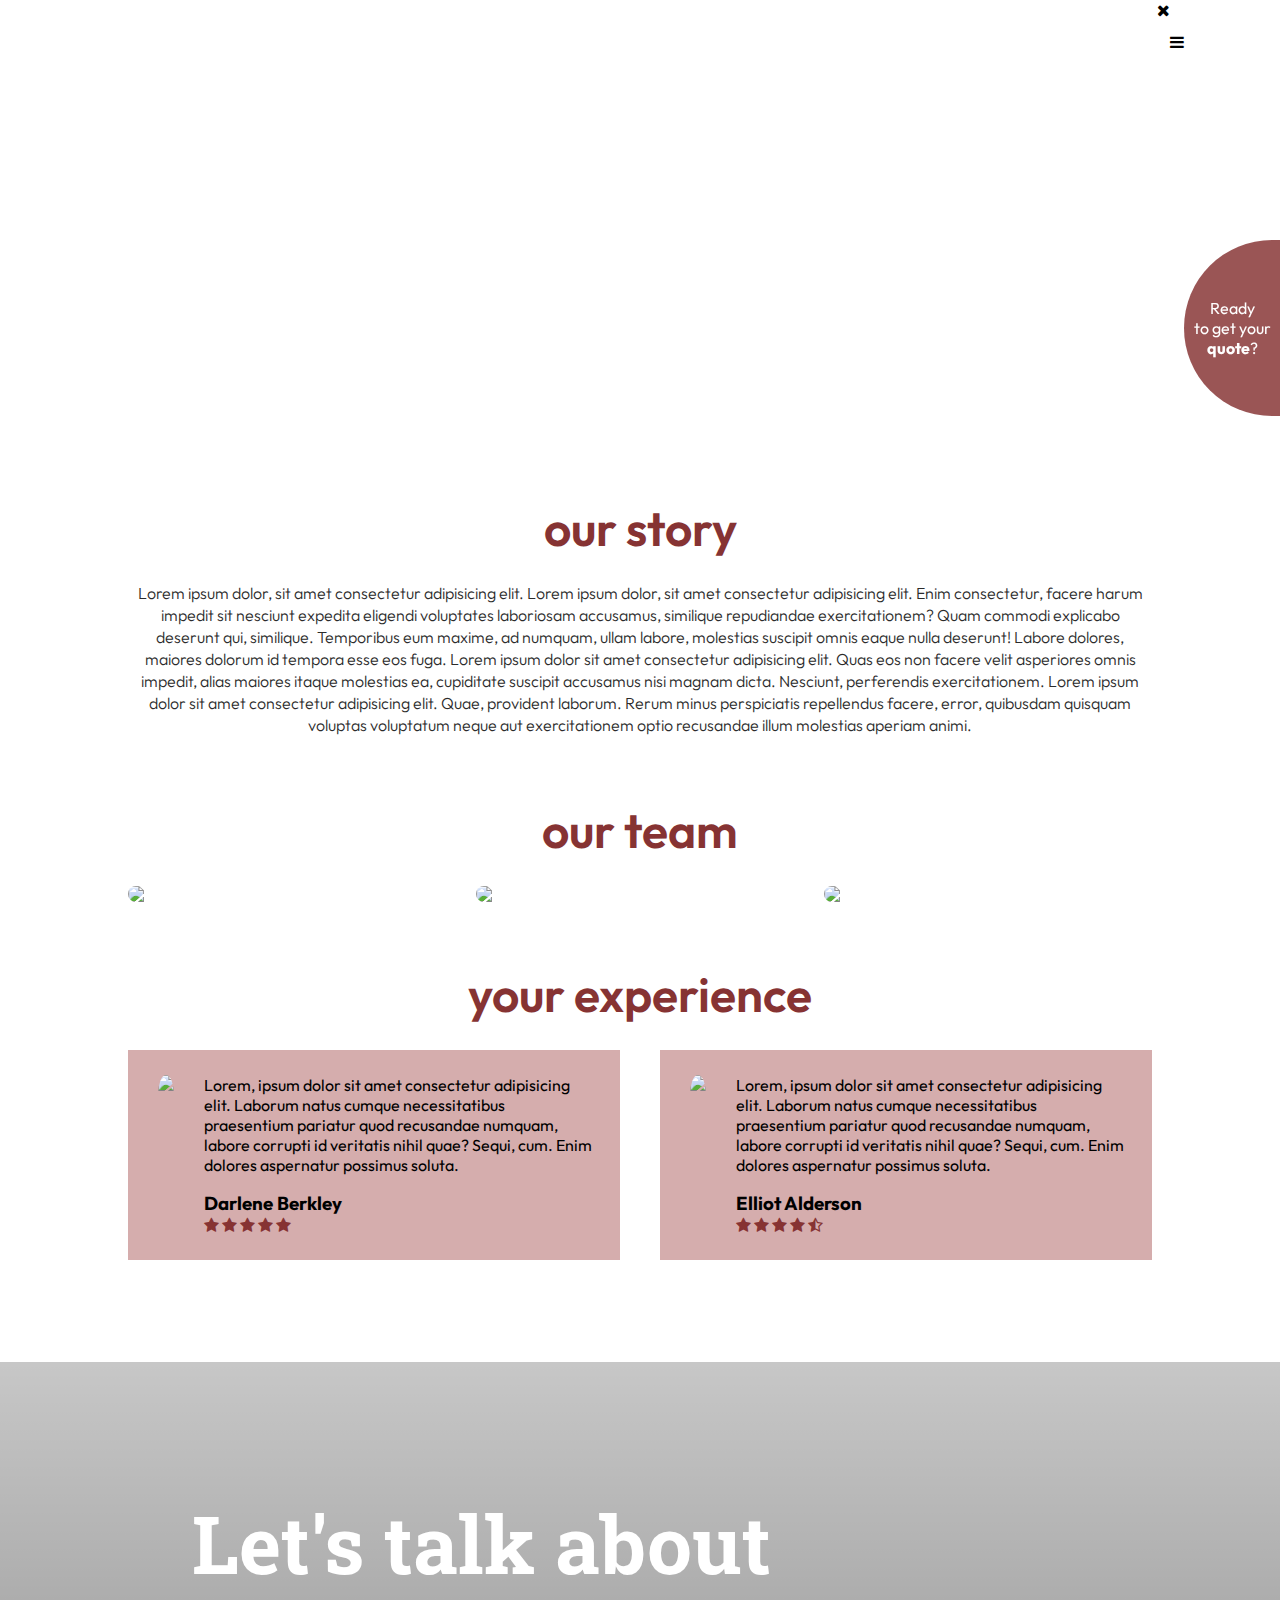
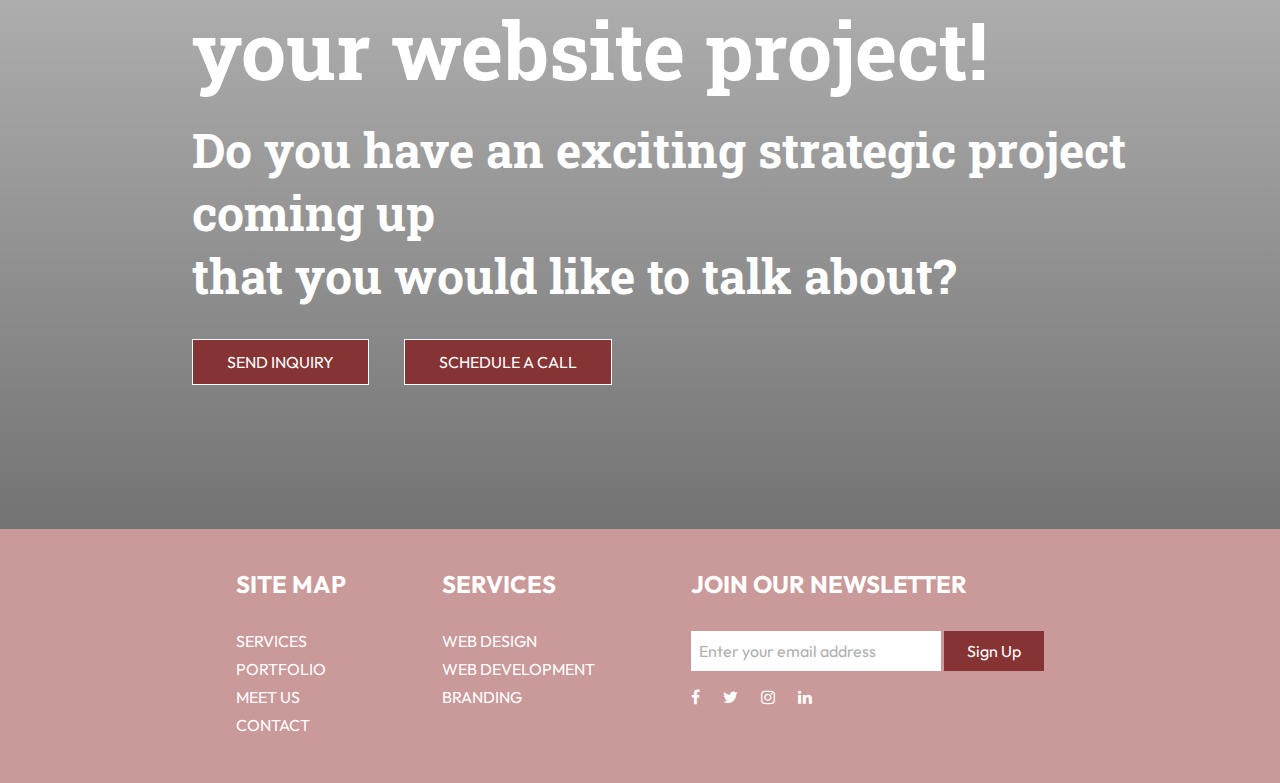
==== MeetUsPage/meetus.html @ 83a0358b "additional images for meet us subpage and meet us html and css" ====
<!DOCTYPE html>
<html lang="en">
  <head>
    <meta charset="UTF-8" />
    <meta http-equiv="X-UA-Compatible" content="IE=edge" />
    <meta name="viewport" content="width=device-width, initial-scale=1.0" />

    <!-- Stylesheets 
    <link rel="stylesheet" href="homePage-header.css" />
    <link rel="stylesheet" href="homePage-main.css" />
    <link rel="stylesheet" href="homePage-footer.css" />-->
    <link rel="stylesheet" href="meetus.css" />
    <!-- <link rel="stylesheet" href="index.html" /> -->

    <link
      href="https://fonts.googleapis.com/css2?family=Outfit:wght@400;700&display=swap"
      rel="stylesheet"
    />
    <link
      href="https://fonts.googleapis.com/css2?family=Roboto+Slab:wght@400;700&display=swap"
      rel="stylesheet"
    />
    <link
      rel="stylesheet"
      href="https://stackpath.bootstrapcdn.com/font-awesome/4.7.0/css/font-awesome.min.css"
    />

    <title>Femina Link Homepage</title>
  </head>
  <body>
    <!-- Sticky button -->
    <button class="sticky-btn">
      <a href="../SecondPage/secondPage.html">
        Ready<br />
        to get your <strong>quote</strong>?
      </a>
    </button>
    <!-- Here starts HEADER -->
    <header>
      <!-- <h1 class="header-h">Femina &ltLink&gt</h1> -->
      <nav>
        <!-- <a href="index.html"><img src="images/logo2.png"></a> -->
        <div class="nav-links" id="navLinks">
          <i class="fa fa-times" onclick="hideMenu()"></i>
          <ul>
            <li><a href="">&ltservices&gt</a></li>
            <li><a href="">&ltportfolio&gt</a></li>
            <li><a href="">&ltmeet us&gt</a></li>
            <li><a href="">&ltcontact&gt</a></li>
          </ul>
        </div>
        <i class="fa fa-bars" onclick="showMenu()"></i>
      </nav>
    </header>
    <!-- Here ends HEADER -->

    <!-- Here starts MAIN -->
    <main>
      <section class="meet-us">
        <h1 class="meet-us-h1">our story</h1>
        <p class="meet-us-p">
          Lorem ipsum dolor, sit amet consectetur adipisicing elit. Lorem ipsum
          dolor, sit amet consectetur adipisicing elit. Enim consectetur, facere
          harum impedit sit nesciunt expedita eligendi voluptates laboriosam
          accusamus, similique repudiandae exercitationem? Quam commodi
          explicabo deserunt qui, similique. Temporibus eum maxime, ad numquam,
          ullam labore, molestias suscipit omnis eaque nulla deserunt! Labore
          dolores, maiores dolorum id tempora esse eos fuga. Lorem ipsum dolor
          sit amet consectetur adipisicing elit. Quas eos non facere velit
          asperiores omnis impedit, alias maiores itaque molestias ea,
          cupiditate suscipit accusamus nisi magnam dicta. Nesciunt, perferendis
          exercitationem. Lorem ipsum dolor sit amet consectetur adipisicing
          elit. Quae, provident laborum. Rerum minus perspiciatis repellendus
          facere, error, quibusdam quisquam voluptas voluptatum neque aut
          exercitationem optio recusandae illum molestias aperiam animi.
        </p>
        <h1 class="meet-us-h1 our-team">our team</h1>
        <div class="row">
          <div class="us">
            <img src="images/pic2.jpg" />
            <div class="layer">
              <div class="layer-h-p">
                <h3>Amelia Blair</h3>
                <p>
                  Lorem ipsum dolor sit amet consectetur adipisicing elit.
                  Repellendus labore, veritatis laudantium id voluptatem,
                  consequatur fugiat explicabo eos hic quos minima expedita
                  repellat omnis ut alias voluptas, tempora voluptatum totam?
                </p>
              </div>
            </div>
          </div>
          <div class="us">
            <img src="images/pic1.jpg" />
            <div class="layer">
              <div class="layer-h-p">
                <h3>Cristina Joy</h3>
                <p>
                  Lorem ipsum dolor sit amet, consectetur adipisicing elit.
                  Rerum iure odio, ut laudantium, placeat suscipit voluptates
                  hic qui quos perspiciatis aut vel ad error minima id impedit
                  omnis quo quisquam?
                </p>
              </div>
            </div>
          </div>
          <div class="us">
            <img src="images/pic3.jpg" />
            <div class="layer">
              <div class="layer-h-p">
                <h3>Robyn Wright</h3>
                <p>
                  Lorem ipsum dolor sit amet consectetur adipisicing elit.
                  Corporis, odio! Eligendi quia aut, consequuntur voluptates
                  debitis nihil quas corrupti odit perferendis deleniti ex,
                  dolor minima pariatur saepe, possimus magni mollitia!
                </p>
              </div>
            </div>
          </div>
        </div>
        <section class="testimonials">
          <h1 class="meet-us-h1">your experience</h1>
          <div class="row">
            <div class="testimonial-col">
              <img src="images/user2.jpg" />
              <div>
                <p>
                  Lorem, ipsum dolor sit amet consectetur adipisicing elit.
                  Laborum natus cumque necessitatibus praesentium pariatur quod
                  recusandae numquam, labore corrupti id veritatis nihil quae?
                  Sequi, cum. Enim dolores aspernatur possimus soluta.
                </p>
                <h3>Darlene Berkley</h3>
                <i class="fa fa-star"></i>
                <i class="fa fa-star"></i>
                <i class="fa fa-star"></i>
                <i class="fa fa-star"></i>
                <i class="fa fa-star"></i>
              </div>
            </div>

            <div class="testimonial-col">
              <img src="images/user1.jpg" />
              <div>
                <p>
                  Lorem, ipsum dolor sit amet consectetur adipisicing elit.
                  Laborum natus cumque necessitatibus praesentium pariatur quod
                  recusandae numquam, labore corrupti id veritatis nihil quae?
                  Sequi, cum. Enim dolores aspernatur possimus soluta.
                </p>
                <h3>Elliot Alderson</h3>
                <i class="fa fa-star"></i>
                <i class="fa fa-star"></i>
                <i class="fa fa-star"></i>
                <i class="fa fa-star"></i>
                <i class="fa fa-star-half-o"></i>
              </div>
            </div>
          </div>
        </section>
      </section>
    </main>
    <!-- Here ends MAIN -->
    <!-- Here starts Let's talk about your website project -->
    <section class="inquiry">
      <h1 class="inquiry-h1">Let's talk about <br />your website project!</h1>
      <h2 class="inquiry-h2">
        Do you have an exciting strategic project coming up <br />
        that you would like to talk about?
      </h2>
      <a href="" class="hero-btn inquiry-btn">SEND INQUIRY</a>
      <a href="" class="hero-btn call-btn">SCHEDULE A CALL</a>
    </section>
    <!-- Here ends Let's talk about your website project -->

    <!-- Here starts FOOTER -->
    <footer class="footer-container">
      <section class="footer">
        <div class="footer-heading footer-1">
          <h2>SITE MAP</h2>
          <a href="#">SERVICES</a>
          <a href="#">PORTFOLIO</a>
          <a href="#">MEET US</a>
          <a href="#">CONTACT</a>
        </div>
        <div class="footer-heading footer-2">
          <h2>SERVICES</h2>
          <a href="#">WEB DESIGN</a>
          <a href="#">WEB DEVELOPMENT</a>
          <a href="#">BRANDING</a>
        </div>

        <div class="footer-email-form">
          <h2>JOIN OUR NEWSLETTER</h2>
          <input
            type="email"
            placeholder="Enter your email address"
            id="footer-email"
          />
          <input type="submit" value="Sign Up" id="footer-email-btn" />
          <div class="icons">
            <i class="fa fa-facebook" href="#"></i>
            <i class="fa fa-twitter" href="#"></i>
            <i class="fa fa-instagram" href="#"></i>
            <i class="fa fa-linkedin" href="#"></i>
          </div>
        </div>
      </section>
    </footer>
    <!-- Here ends FOOTER -->
    <!------JavaScript for Toggle Menu------>
    <script>
      var navLinks = document.getElementById("navLinks");

      function showMenu() {
        navLinks.style.right = "0";
      }
      function hideMenu() {
        navLinks.style.right = "-200px";
      }
    </script>
  </body>
</html>
---- MeetUsPage/meetus.css ----
* {
  padding: 0;
  margin: 0;
  box-sizing: border-box;
  font-family: "Outfit", sans-serif;
}
/* Here starts a sticky button */
.sticky-btn {
  /* display: block; */
  color: white;
  position: sticky;
  float: right;
  top: 0;
  background-color: #863333d5;
  width: 6rem;
  height: 11rem;
  font-size: 1rem;
  border-top-left-radius: 12rem;
  border-bottom-left-radius: 12rem;
  margin-top: 15rem;
  border: none;
  cursor: pointer;
}
.sticky-btn a {
  text-decoration: none;
  color: white;
}
.sticky-btn:hover {
  text-decoration: none;
  background-color: #863333;
  transition: 1s;
  color: #fff;
}
/* Here ends a sticky button */

/* Here starts the header with a navbar */
header {
  height: 28rem;
  margin: auto;
  max-width: 100%;
  background-image: url(images/bannerSub2.jpg);
  background-position: center;
  background-size: cover;
  text-align: left;
  /* padding: 2rem 0 0 2rem; */
}
.header-h {
  font-family: "Roboto Slab", serif;
  font-size: 2rem;
  color: #462828;
  margin-bottom: 1rem;
  padding: 0;
}
nav {
  display: flex;
  justify-content: space-between;
  align-items: center;
}
/* nav img {
    height: 75px; 
  }*/
.nav-links {
  flex: 1;
  text-align: right;
}
.nav-links ul li {
  list-style: none;
  display: inline-block;
  padding: 1rem 1.5rem;
  position: relative;
}
.nav-links ul li a {
  color: #fff;
  text-decoration: none;
  font-size: 1.5rem;
}
.nav-links ul li::after {
  content: "";
  width: 0%;
  height: 2px;
  background: #863333;
  display: block;
  margin: auto;
  transition: 0.5s;
}
.nav-links ul li:hover::after {
  width: 100%;
}
@media (max-width: 700px) {
  .text-box h1 {
    font-size: 20px;
  }
  .nav-links ul li {
    display: block;
  }
  .nav-links {
    position: absolute;
    background: #3b884e;
    height: 100vh;
    width: 200px;
    top: 0;
    right: -200px;
    text-align: left;
    z-index: 2;
    transition: 1s;
  }
  nav .fa {
    display: block;
    color: #fff;
    margin: 10px;
    font-size: 22px;
    cursor: pointer;
  }
  .nav-links ul {
    padding: 30px;
  }
}
/* .header-p {
    font-family: "Roboto Slab", serif;
    font-size: 1rem;
    color: #fff;
  }  */
/* Here ends the header*/

/* Here starts About us section/main */
h1 {
  color: #863333;
}

.meet-us-h1 {
  font-size: 3rem;
  font-weight: 600;
  padding-bottom: 1rem;
}

.meet-us-p {
  color: rgb(43, 43, 43);
  font-size: 1rem;
  font-weight: 300;
  line-height: 22px;
  padding: 0.5rem;
  padding-bottom: 2rem;
}
.our-team {
  padding-top: 2rem;
  padding-bottom: 1rem;
}
.row {
  margin-top: 1%;
  display: flex;
  justify-content: space-between;
}
.meet-us {
  width: 80%;
  margin: auto;
  text-align: center;
  padding-top: 50px;
  padding-bottom: 50px;
}
.us {
  flex-basis: 32%;
  border-radius: 10px;
  margin-bottom: 30px;
  position: relative;
  overflow: hidden;
}
.us img {
  width: 100%;
  display: block;
}
.layer {
  background: transparent;
  height: 100%;
  width: 100%;
  position: absolute;
  top: 0;
  left: 0;
  transition: 0.5s;
}
.layer:hover {
  background: #6126267e;
}

.layer .layer-h-p {
  width: 80%;
  font-weight: 500;
  color: #fff;
  font-size: 1.3rem;
  bottom: 0;
  left: 50%;
  transform: translateX(-50%);
  position: absolute;
  opacity: 0;
  transition: 0.5s;
}
.layer:hover .layer-h-p {
  bottom: 35%;
  opacity: 1;
}

/* testimonials*/
.testimonials {
  width: 100%;
  margin: auto;
  padding-top: 2rem;
  text-align: center;
}
.testimonial-col {
  flex-basis: 48%;
  margin-bottom: 5%;
  text-align: left;
  background: #ca9999cc;
  padding: 25px;
  cursor: pointer;
  display: flex;
}
.testimonial-col img {
  height: 40px;
  margin-left: 5px;
  margin-right: 30px;
  border-radius: 50%;
}
testimonial-col p {
  padding: 0;
}
.testimonial-col h3 {
  margin-top: 1rem;
  text-align: left;
}
.testimonial-col .fa {
  color: #863333;
}
@media (max-width: 700px) {
  .testimonial-col img {
    margin-left: 0px;
    margin-right: 15px;
  }
}
/* Here starts Let's talk about your website project */
.inquiry {
  margin: auto;
  width: 100%;
  background-image: linear-gradient(rgba(0, 0, 0, 0.219), rgba(0, 0, 0, 0.548)),
    url(images/inquiry.jpg);
  background-position: center;
  background-size: cover;
  text-align: left;
  padding: 8rem 0rem 8rem 12rem;
}
.inquiry h1 {
  font-family: "Roboto Slab", serif;
  font-size: 5rem;
  color: #fff;
  margin-bottom: 1rem;
  padding: 0;
}
.inquiry h2 {
  font-family: "Roboto Slab", serif;
  font-size: 3rem;
  color: #fff;
}
.hero-btn {
  display: inline-block;
  text-decoration: none;
  color: #fff;
  border: 1px solid #fff;
  padding: 12px 34px;
  position: relative;
  cursor: pointer;
  font-size: 1rem;
  margin-bottom: 1rem;
  margin-top: 2rem;
  background-color: #863333;
}
.inquiry-btn {
  margin-right: 2rem;
}
.hero-btn:hover {
  border: 1px solid #fff;
  background: #86333385;
  transition: 1s;
}
/* Here ends Let's talk about your website project */

/* Here starts footer*/
.footer-container {
  background-color: #ca9999;
}

.footer {
  bottom: 0;
  left: 0;
  right: 0;
  background: #ca9999;
  height: auto;
  width: 100%;
  padding-top: 40px;
  padding-bottom: 40px;
  color: #fff;
  display: flex;
  justify-content: center;
  flex-wrap: wrap;
  margin: 0 auto;
}

.footer-heading {
  display: flex;
  flex-direction: column;
  margin-right: 6rem;
}

.footer-heading h2 {
  margin-bottom: 2rem;
}

.footer-heading a {
  color: #fff;
  text-decoration: none;
  margin-bottom: 0.5rem;
}

.footer-heading a:hover {
  color: #863333;
  transition: 0.3s ease-out;
}

.footer-email-form h2 {
  margin-bottom: 2rem;
}
#footer-email {
  width: 250px;
  height: 40px;
  outline: none;
  border: none;
  padding-left: 0.5rem;
  font-size: 1rem;
  margin-bottom: 1rem;
}
#footer-email::placeholder {
  color: #b1b1b1;
}

#footer-email-btn {
  width: 100px;
  height: 40px;
  outline: none;
  border: none;
  background-color: #863333;
  color: #fff;
  font-size: 1rem;
}

#footer-email-btn:hover {
  cursor: pointer;
  background-color: #8633339f;
  transition: all 0.4s ease-out;
}
.icons .fa {
  color: #ffff;
  margin: 0 10px;
  cursor: pointer;
  padding: 0;
}
.fa.fa-facebook {
  margin-left: 0;
}
.icons .fa:hover {
  cursor: pointer;
  color: #863333;
  transition: all 0.4s ease-out;
}
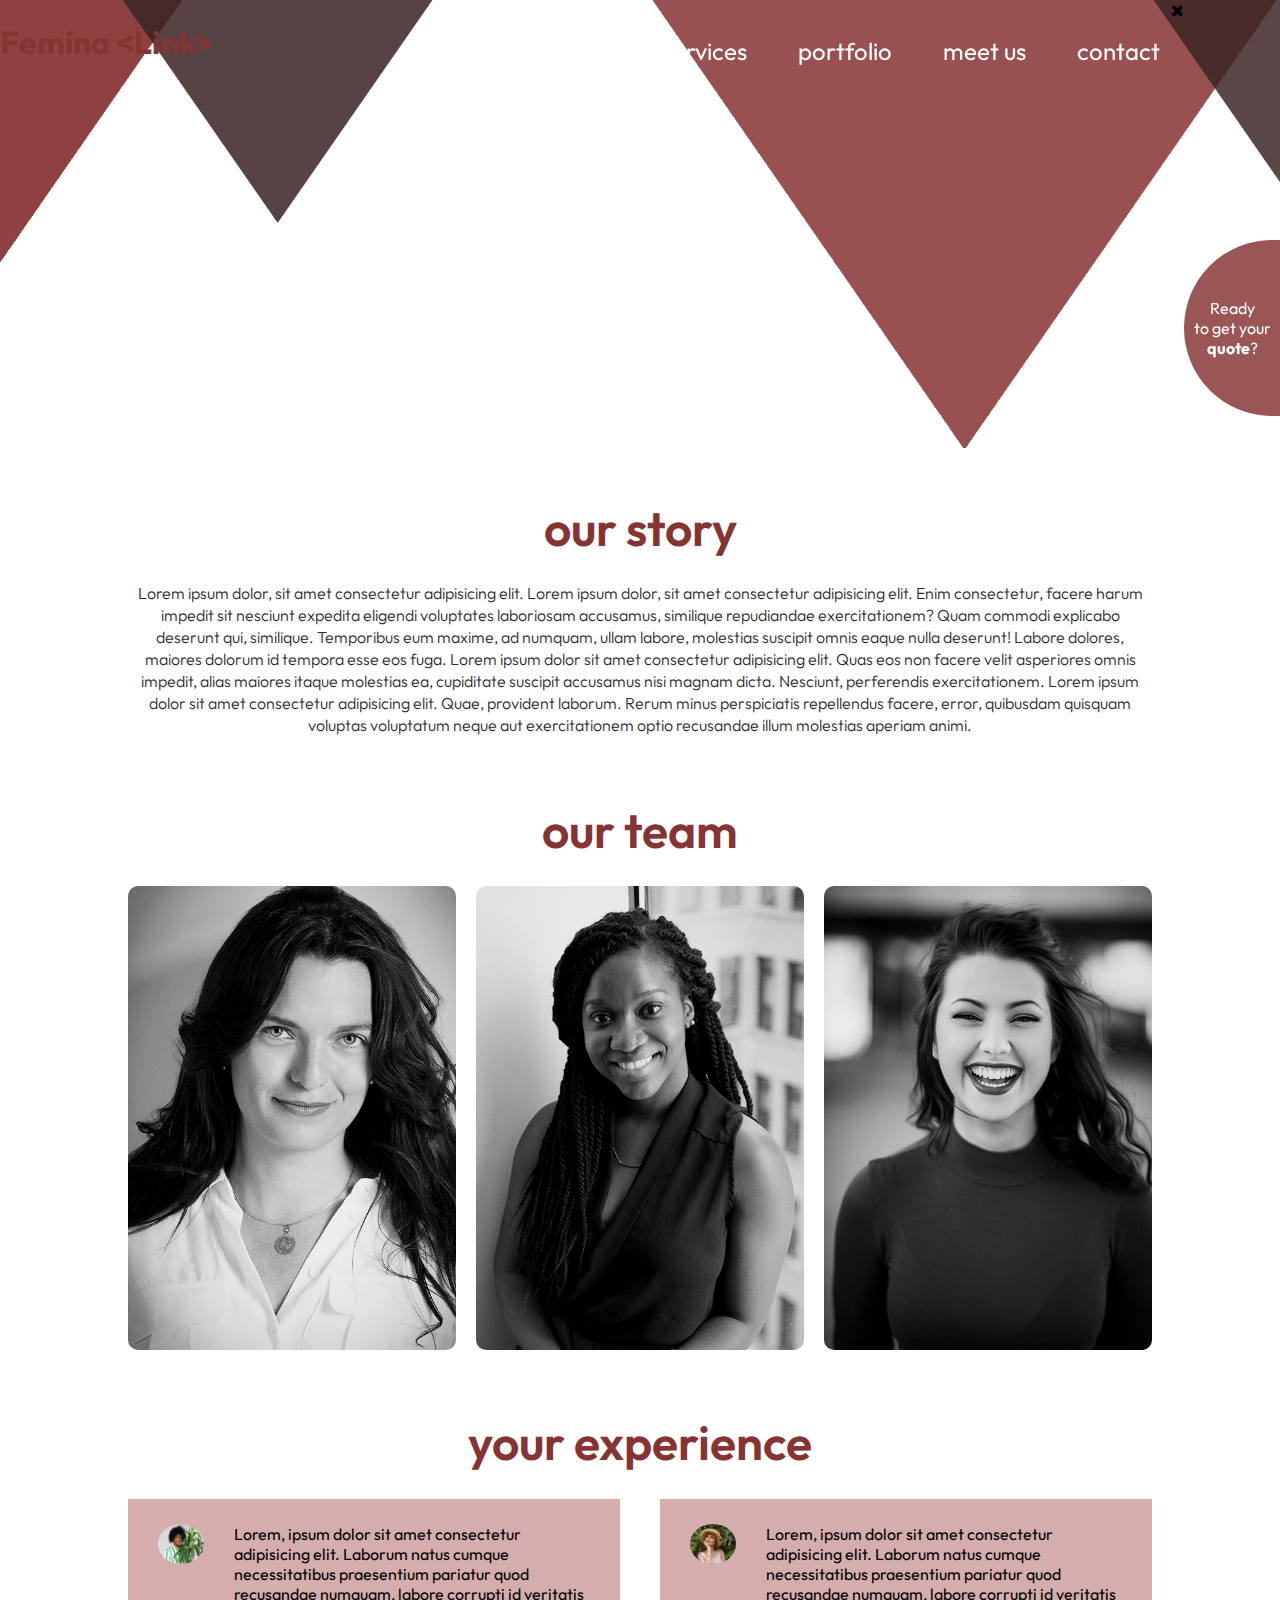
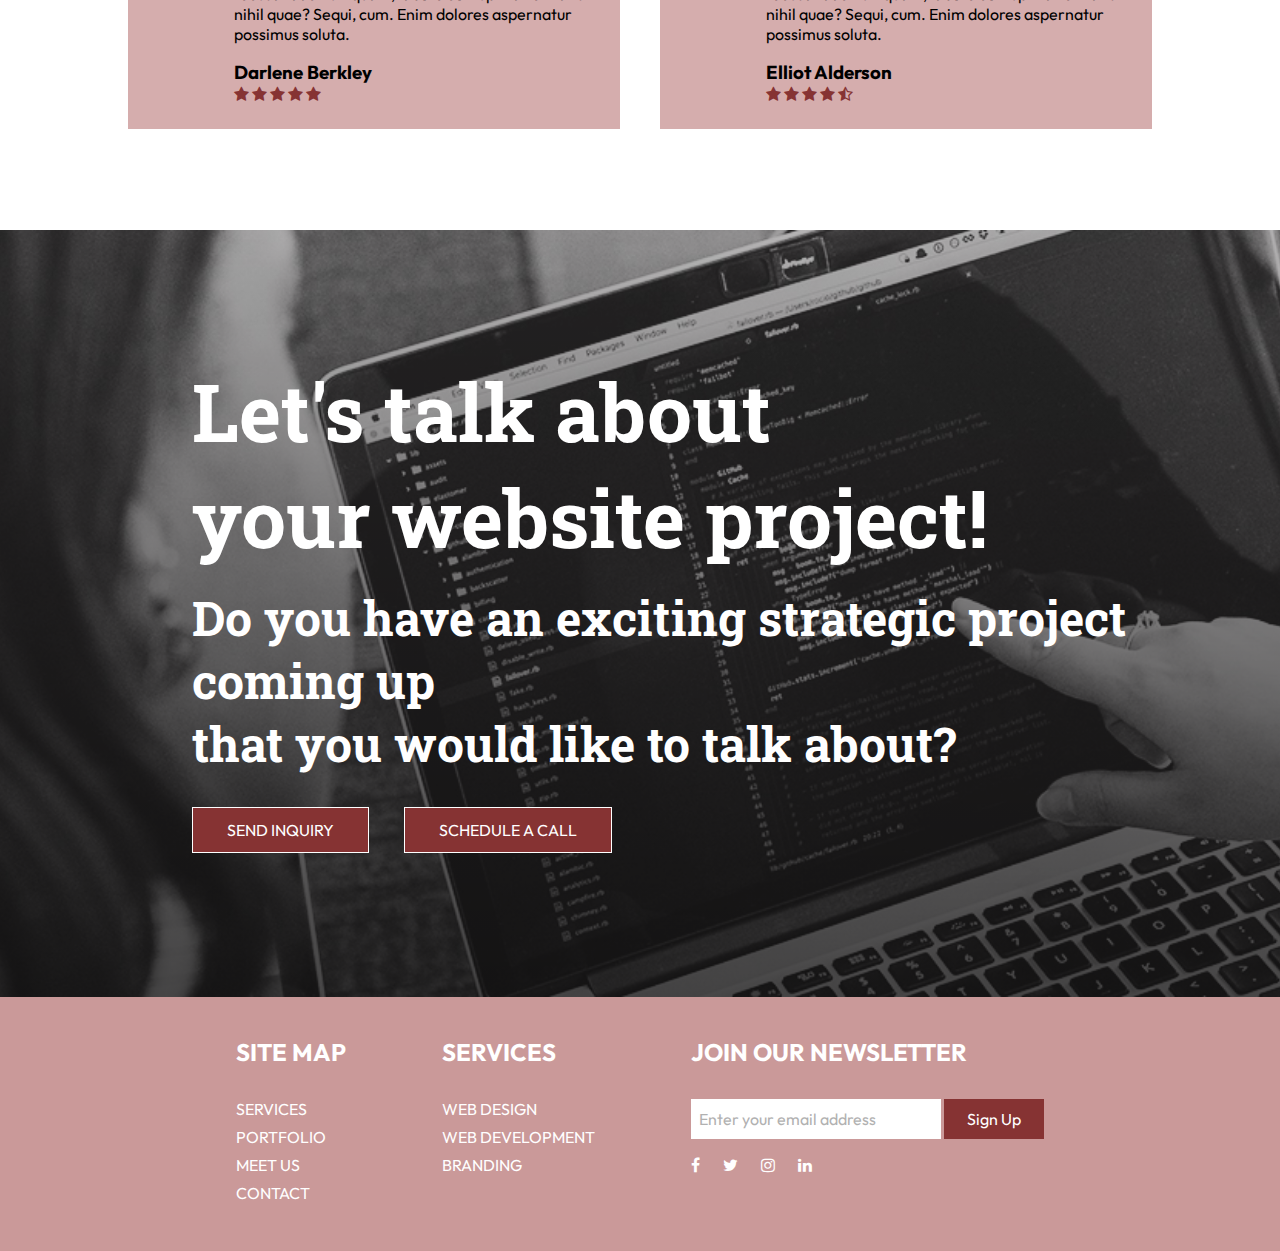
==== commit aaadaa85: "linked the images with css and html, linked pages." ====
--- a/MeetUsPage/meetus.html
+++ b/MeetUsPage/meetus.html
@@ -10,6 +10,7 @@
     <link rel="stylesheet" href="homePage-main.css" />
     <link rel="stylesheet" href="homePage-footer.css" />-->
     <link rel="stylesheet" href="meetus.css" />
+
     <!-- <link rel="stylesheet" href="index.html" /> -->
 
     <link
@@ -39,17 +40,21 @@
     <header>
       <!-- <h1 class="header-h">Femina &ltLink&gt</h1> -->
       <nav>
-        <!-- <a href="index.html"><img src="images/logo2.png"></a> -->
+        <h1 class="header-wording">
+          <a href="../HomePage/index.html"></a> Femina &ltLink&gt
+        </h1>
         <div class="nav-links" id="navLinks">
           <i class="fa fa-times" onclick="hideMenu()"></i>
           <ul>
-            <li><a href="">&ltservices&gt</a></li>
-            <li><a href="">&ltportfolio&gt</a></li>
-            <li><a href="">&ltmeet us&gt</a></li>
-            <li><a href="">&ltcontact&gt</a></li>
+            <li><a href="../HomePage/index.html">home </a></li>
+            <li><a href="">services</a></li>
+            <li><a href="">portfolio</a></li>
+            <li><a href="../MeetUsPage/meetus.html">meet us</a></li>
+            <li><a href="../SecondPage/secondPage.html">contact</a></li>
           </ul>
         </div>
-        <i class="fa fa-bars" onclick="showMenu()"></i>
+        <!-- java script -->
+        <!-- <i class="fa fa-bars" onclick="showMenu()"></i> -->
       </nav>
     </header>
     <!-- Here ends HEADER -->
@@ -77,7 +82,7 @@
         <h1 class="meet-us-h1 our-team">our team</h1>
         <div class="row">
           <div class="us">
-            <img src="images/pic2.jpg" />
+            <img src="../Images/pic2.jpg" />
             <div class="layer">
               <div class="layer-h-p">
                 <h3>Amelia Blair</h3>
@@ -91,7 +96,7 @@
             </div>
           </div>
           <div class="us">
-            <img src="images/pic1.jpg" />
+            <img src="../Images/pic1.jpg" />
             <div class="layer">
               <div class="layer-h-p">
                 <h3>Cristina Joy</h3>
@@ -105,7 +110,7 @@
             </div>
           </div>
           <div class="us">
-            <img src="images/pic3.jpg" />
+            <img src="../Images/pic3.jpg" />
             <div class="layer">
               <div class="layer-h-p">
                 <h3>Robyn Wright</h3>
@@ -123,7 +128,7 @@
           <h1 class="meet-us-h1">your experience</h1>
           <div class="row">
             <div class="testimonial-col">
-              <img src="images/user2.jpg" />
+              <img src="../Images/user2.jpg" />
               <div>
                 <p>
                   Lorem, ipsum dolor sit amet consectetur adipisicing elit.
@@ -141,7 +146,7 @@
             </div>
 
             <div class="testimonial-col">
-              <img src="images/user1.jpg" />
+              <img src="../Images/user1.jpg" />
               <div>
                 <p>
                   Lorem, ipsum dolor sit amet consectetur adipisicing elit.
@@ -181,8 +186,8 @@
           <h2>SITE MAP</h2>
           <a href="#">SERVICES</a>
           <a href="#">PORTFOLIO</a>
-          <a href="#">MEET US</a>
-          <a href="#">CONTACT</a>
+          <a href="../MeetUsPage/meetus.html">MEET US</a>
+          <a href="../SecondPage/secondPage.html">CONTACT</a>
         </div>
         <div class="footer-heading footer-2">
           <h2>SERVICES</h2>
@@ -210,7 +215,7 @@
     </footer>
     <!-- Here ends FOOTER -->
     <!------JavaScript for Toggle Menu------>
-    <script>
+    <!-- <script>
       var navLinks = document.getElementById("navLinks");
 
       function showMenu() {
@@ -219,6 +224,6 @@
       function hideMenu() {
         navLinks.style.right = "-200px";
       }
-    </script>
+    </script> -->
   </body>
 </html>
--- a/MeetUsPage/meetus.css
+++ b/MeetUsPage/meetus.css
@@ -38,7 +38,7 @@
   height: 28rem;
   margin: auto;
   max-width: 100%;
-  background-image: url(images/bannerSub2.jpg);
+  background-image: url(../Images/bannerSub2.jpg);
   background-position: center;
   background-size: cover;
   text-align: left;
@@ -86,7 +86,7 @@
 .nav-links ul li:hover::after {
   width: 100%;
 }
-@media (max-width: 700px) {
+/* @media (max-width: 700px) {
   .text-box h1 {
     font-size: 20px;
   }
@@ -114,7 +114,7 @@
   .nav-links ul {
     padding: 30px;
   }
-}
+} */
 /* .header-p {
     font-family: "Roboto Slab", serif;
     font-size: 1rem;
@@ -241,7 +241,7 @@
   margin: auto;
   width: 100%;
   background-image: linear-gradient(rgba(0, 0, 0, 0.219), rgba(0, 0, 0, 0.548)),
-    url(images/inquiry.jpg);
+    url(../Images/inquiry.jpg);
   background-position: center;
   background-size: cover;
   text-align: left;
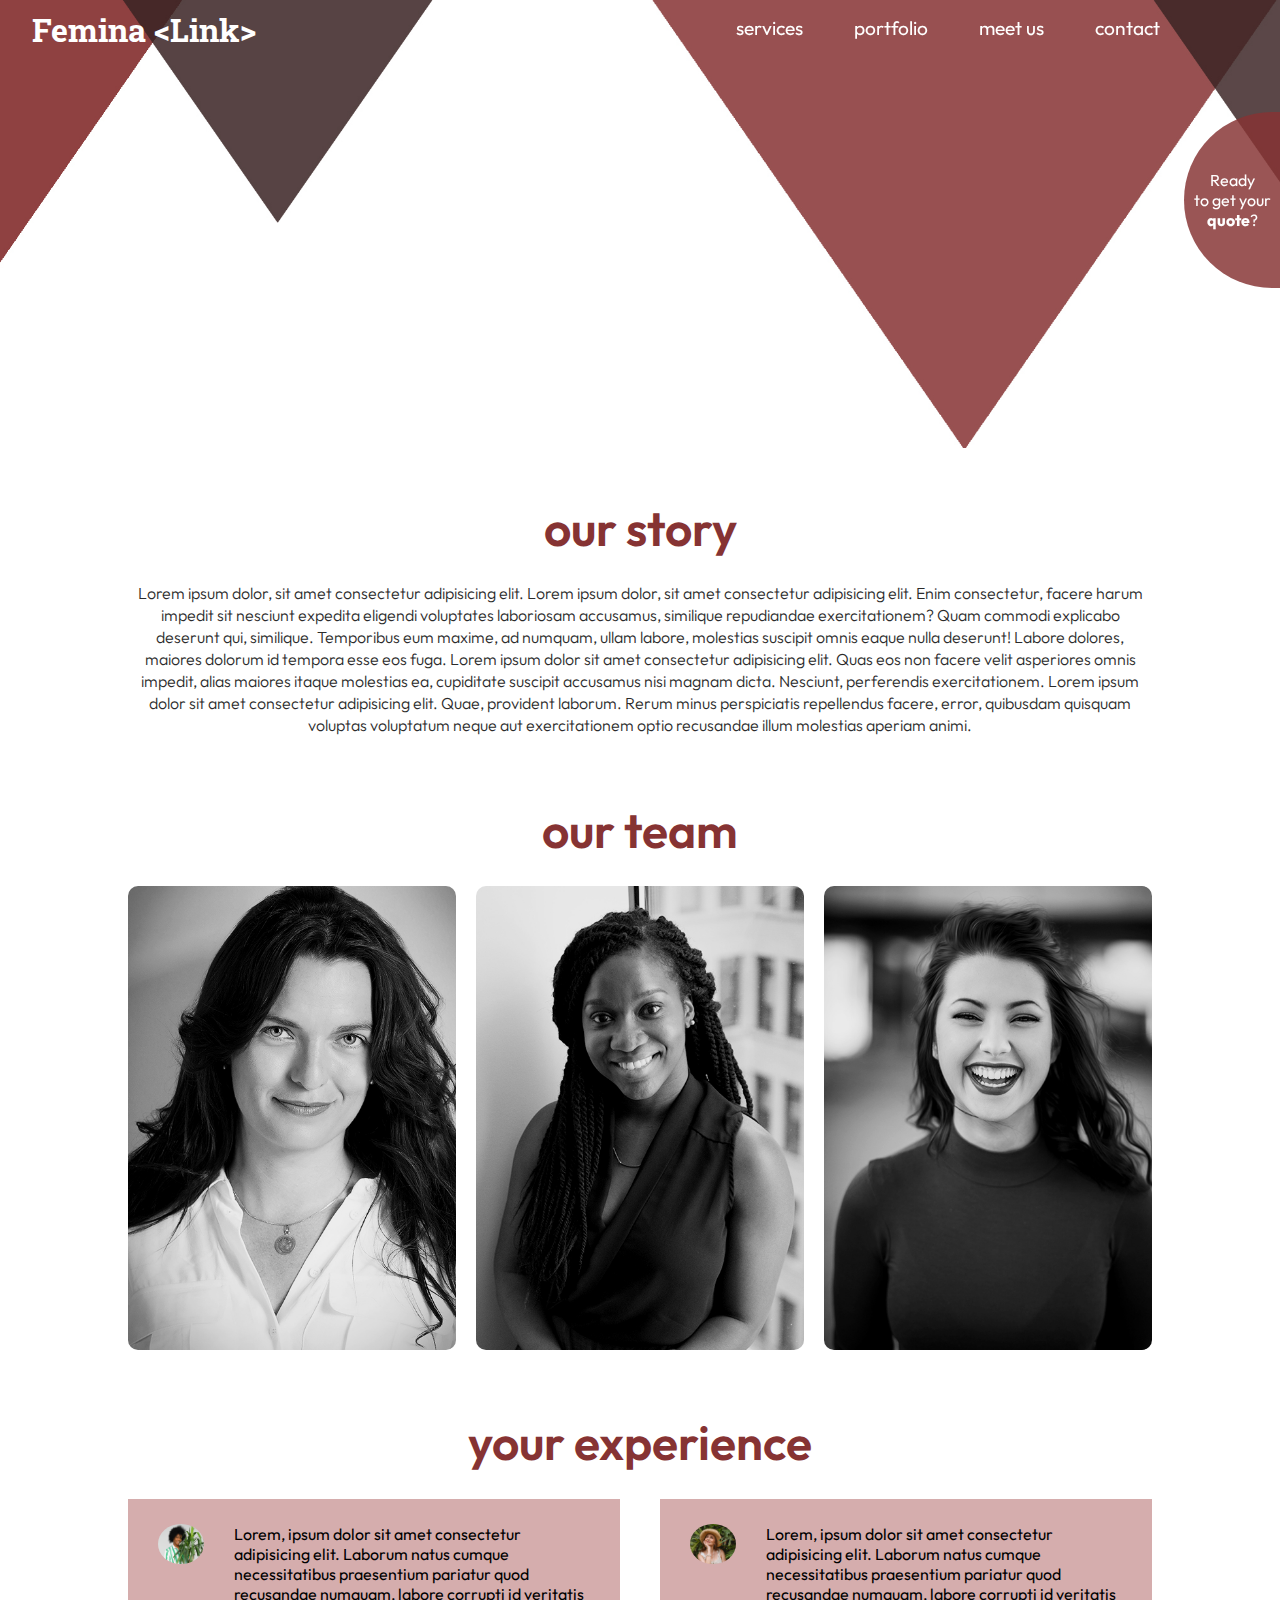
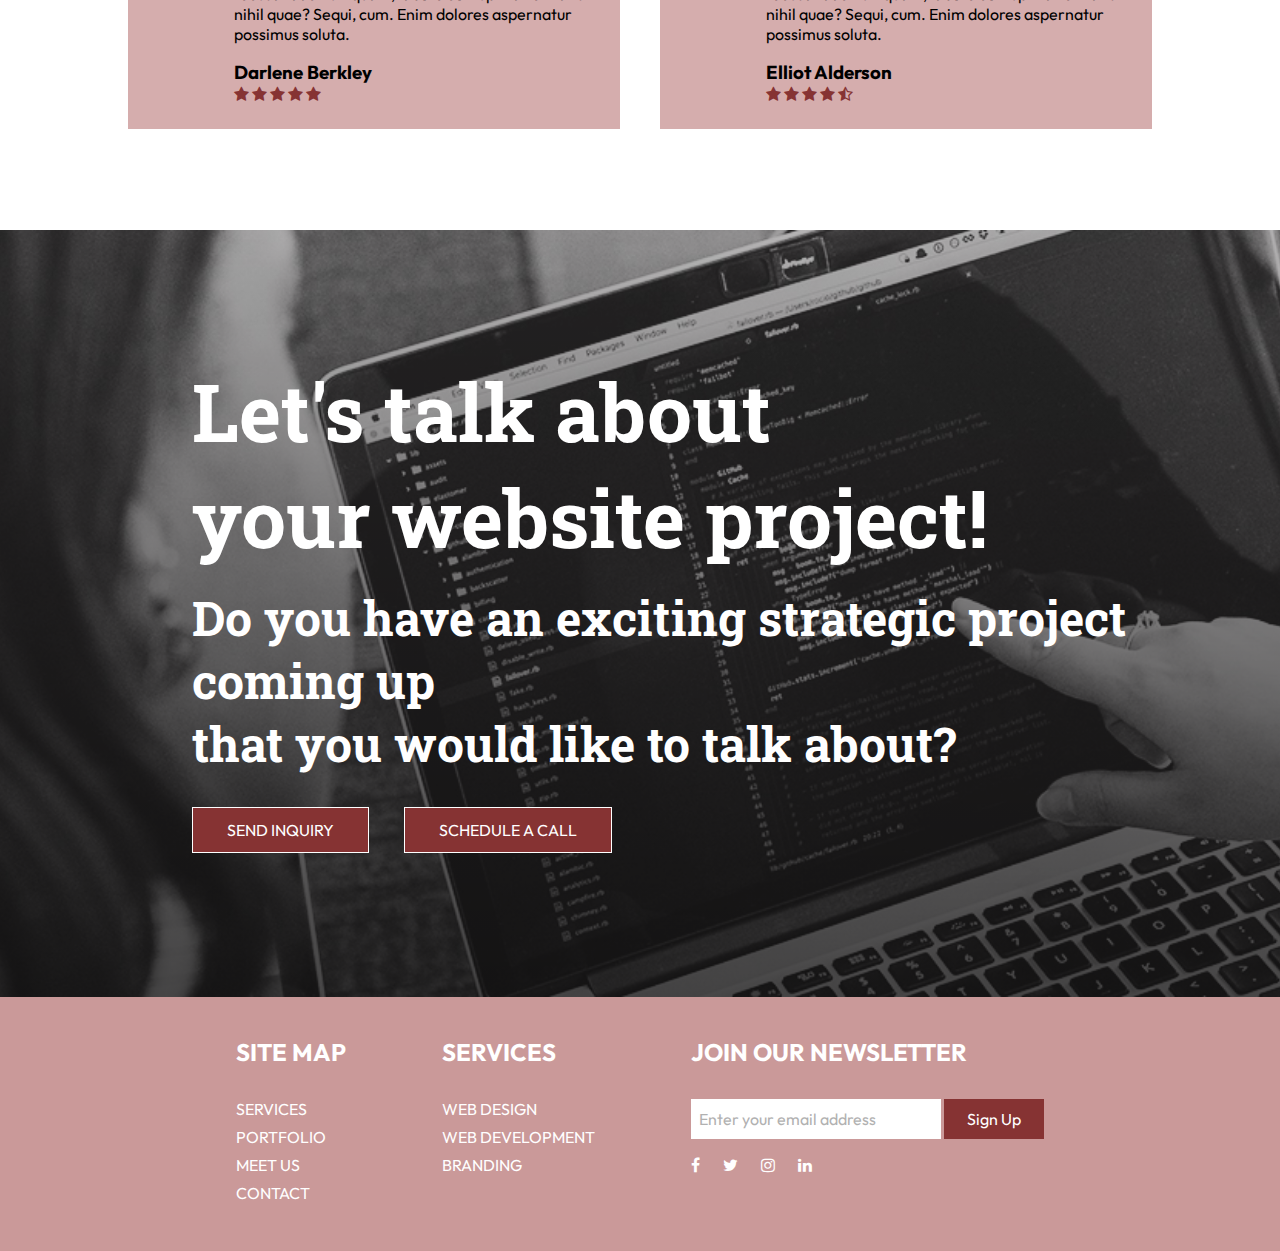
==== commit c5d2d52d: "Final changes to meet us page css and html" ====
--- a/MeetUsPage/meetus.html
+++ b/MeetUsPage/meetus.html
@@ -44,9 +44,8 @@
           <a href="../HomePage/index.html"></a> Femina &ltLink&gt
         </h1>
         <div class="nav-links" id="navLinks">
-          <i class="fa fa-times" onclick="hideMenu()"></i>
+          <!-- <i class="fa fa-times" onclick="hideMenu()"></i> -->
           <ul>
-            <li><a href="../HomePage/index.html">home </a></li>
             <li><a href="">services</a></li>
             <li><a href="">portfolio</a></li>
             <li><a href="../MeetUsPage/meetus.html">meet us</a></li>
@@ -174,7 +173,9 @@
         Do you have an exciting strategic project coming up <br />
         that you would like to talk about?
       </h2>
-      <a href="" class="hero-btn inquiry-btn">SEND INQUIRY</a>
+      <a href="../SecondPage/secondPage.html" class="hero-btn inquiry-btn"
+        >SEND INQUIRY</a
+      >
       <a href="" class="hero-btn call-btn">SCHEDULE A CALL</a>
     </section>
     <!-- Here ends Let's talk about your website project -->
--- a/MeetUsPage/meetus.css
+++ b/MeetUsPage/meetus.css
@@ -6,7 +6,6 @@
 }
 /* Here starts a sticky button */
 .sticky-btn {
-  /* display: block; */
   color: white;
   position: sticky;
   float: right;
@@ -17,7 +16,7 @@
   font-size: 1rem;
   border-top-left-radius: 12rem;
   border-bottom-left-radius: 12rem;
-  margin-top: 15rem;
+  margin-top: 7rem;
   border: none;
   cursor: pointer;
 }
@@ -31,9 +30,24 @@
   transition: 1s;
   color: #fff;
 }
+.sticky-btn:hover {
+  transform: scale(1.1);
+}
 /* Here ends a sticky button */
 
 /* Here starts the header with a navbar */
+
+.header-wording {
+  font-family: "Roboto Slab", serif;
+  font-size: 2rem;
+  color: #fff;
+  margin-left: 2rem;
+}
+.header-wording:hover {
+  cursor: pointer;
+  color: #333;
+  transition: all 0.4s ease-out;
+}
 header {
   height: 28rem;
   margin: auto;
@@ -42,7 +56,6 @@
   background-position: center;
   background-size: cover;
   text-align: left;
-  /* padding: 2rem 0 0 2rem; */
 }
 .header-h {
   font-family: "Roboto Slab", serif;
@@ -56,9 +69,7 @@
   justify-content: space-between;
   align-items: center;
 }
-/* nav img {
-    height: 75px; 
-  }*/
+
 .nav-links {
   flex: 1;
   text-align: right;
@@ -72,7 +83,7 @@
 .nav-links ul li a {
   color: #fff;
   text-decoration: none;
-  font-size: 1.5rem;
+  font-size: 1.2rem;
 }
 .nav-links ul li::after {
   content: "";
